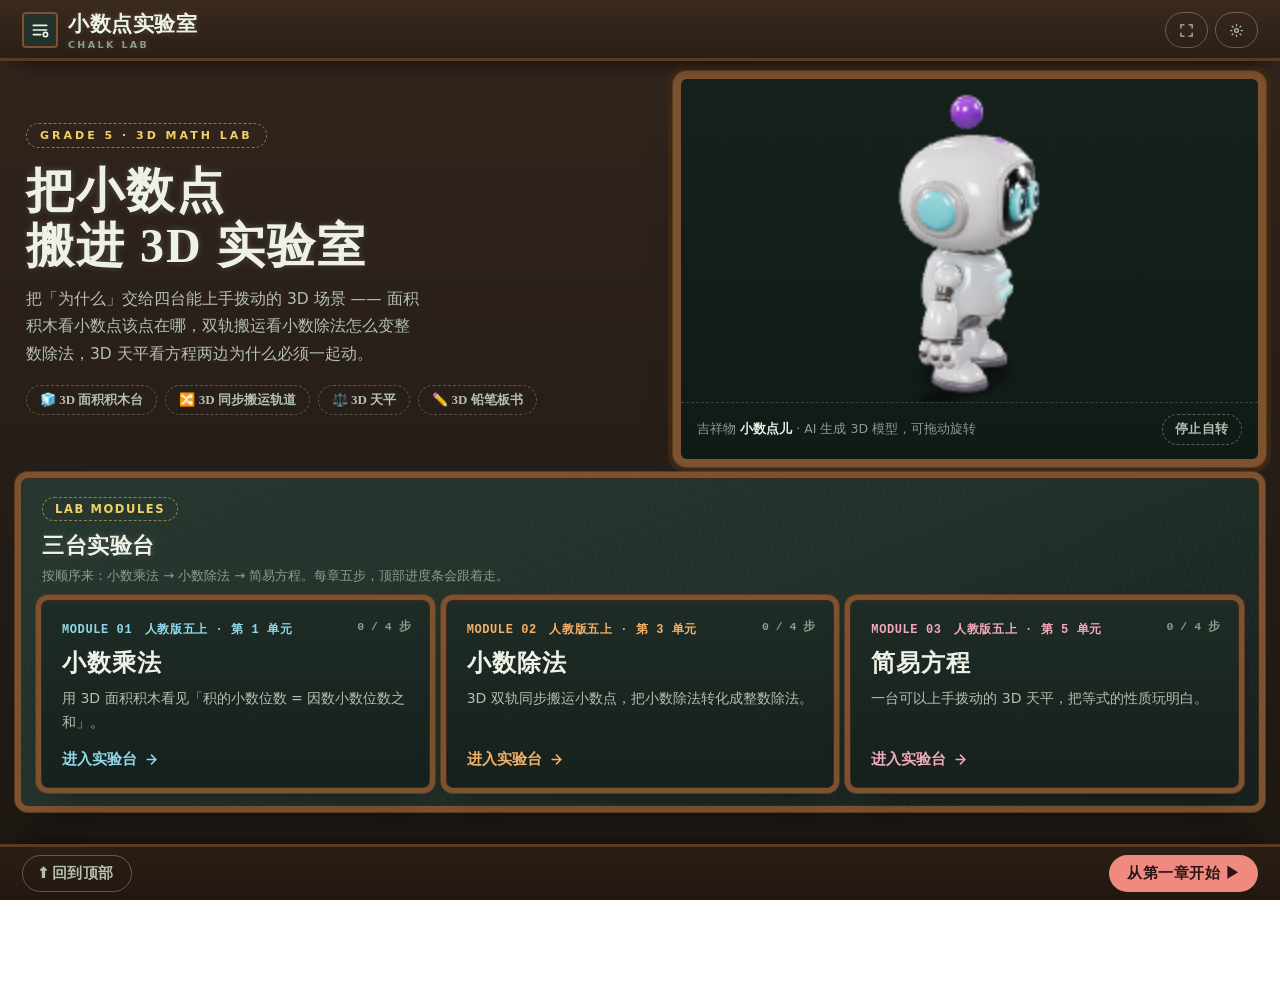
==== index.html @ b597daa0 "feat: 小数点实验室 v1 · 三章 3D 教学站 从「数学解谜局」抽出小数乘法 / 小数除法 / 简易方程三章，做成独立站点。  教学内容 - 每章五步：3D 实验台 → 算理揭秘 → 3D 铅" ====
<!DOCTYPE html>
<html lang="zh-CN">
<head>
<meta charset="UTF-8">
<meta name="viewport" content="width=device-width, initial-scale=1.0">
<meta name="theme-color" content="#4f46e5">
<meta name="description" content="小数点实验室 · 3D 数学工坊：用 3D 实验台学懂小数乘法、小数除法、简易方程">
<title>小数点实验室 · 3D 数学工坊</title>
<link rel="icon" href="assets/favicon.svg" type="image/svg+xml">
<link rel="stylesheet" href="css/lab.css?v=15">
</head>
<body class="ch-home">
<header id="labTop"></header>

<main class="home-wrap">

  <!-- ============ 首屏 ============ -->
  <section class="hero">
    <div class="hero-copy">
      <span class="kicker">GRADE 5 · 3D MATH LAB</span>
      <h1>把小数点<br>搬进 3D 实验室</h1>
      <p>把「为什么」交给四台能上手拨动的 3D 场景 —— 面积积木看小数点该点在哪，双轨搬运看小数除法怎么变整数除法，3D 天平看方程两边为什么必须一起动。</p>
      <div class="hero-tags">
        <span>🧊 3D 面积积木台</span>
        <span>🔀 3D 同步搬运轨道</span>
        <span>⚖️ 3D 天平</span>
        <span>✏️ 3D 铅笔板书</span>
      </div>
    </div>

    <div class="hero-visual">
      <div class="stage-grid-bg"></div>
      <div class="mv-slot" id="mvSlot"></div>
      <div class="mv-cap">
        <span>吉祥物 <b>小数点儿</b> · AI 生成 3D 模型，可拖动旋转</span>
        <button type="button" class="btn ghost" id="mvToggle" style="padding:6px 12px;font-size:12.5px">停止自转</button>
      </div>
    </div>
  </section>

  <!-- ============ 三个章节 ============ -->
  <section class="panel">
    <div class="panel-head">
      <div>
        <span class="step-tag">LAB MODULES</span>
        <h2 style="margin-top:10px">三台实验台</h2>
        <div class="sub">按顺序来：小数乘法 → 小数除法 → 简易方程。每章五步，顶部进度条会跟着走。</div>
      </div>
    </div>
    <div class="ch-grid" id="chGrid"></div>
  </section>

</main>

<footer class="op-bar" id="labBar"></footer>

<footer class="lab-foot">
  <span>小数点实验室 · 配合人教版五年级上册</span>
  <span>3D 由 Three.js 实时渲染</span>
</footer>

<dialog class="dialog" id="labSettingsDialog">
  <form method="dialog">
    <div class="in">
      <h3>实验室设置</h3>
      <label class="switch-row">
        <span>减少动画<small>关闭 3D 场景里的缓动与旋转过渡</small></span>
        <input type="checkbox" id="setReduceMotion">
      </label>
      <div style="margin-top:18px;display:flex;gap:10px;justify-content:flex-end">
        <button type="button" class="btn" id="setReset">重置全部进度</button>
        <button value="close" class="btn primary">关闭</button>
      </div>
    </div>
  </form>
</dialog>

<script defer src="js/lab-core.js?v=15"></script>
<!-- lib/model-viewer.min.js（930KB）改为页面空闲时再加载，见下方脚本 -->
<script>
/* defer 之后才执行：等 Lab 就绪 */
document.addEventListener("DOMContentLoaded", function () {
  "use strict";
  Lab.mountShell(null);

  /* ---- 章节卡片 ---- */
  var ARROW = '<svg viewBox="0 0 24 24"><path d="M5 12h13M12 5l7 7-7 7"/></svg>';
  var grid = document.getElementById("chGrid");
  Lab.CHAPTERS.forEach(function (c) {
    var p = Lab.progressOf(c.id);
    var total = 4;
    var got = Math.min(total, p.done);
    var el = document.createElement("a");
    el.className = "ch-card";
    el.href = c.file;
    el.setAttribute("data-tone", c.tone);
    el.innerHTML =
      '<span class="no">MODULE ' + c.num + "　" + (c.unit || "") + "</span>" +
      '<span class="prog">' + got + " / " + total + " 步</span>" +
      "<h3>" + c.name + "</h3>" +
      "<p>" + c.desc + "</p>" +
      '<span class="go">进入实验台 ' + ARROW + "</span>";
    grid.appendChild(el);
  });

  /* ---- 吉祥物：先出封面图（24KB），页面空闲了再加载 3D 查看器（930KB） ----
     首屏关键路径因此不背这 930KB，校园网/手机流量下也能秒开。 */
  var slot = document.getElementById("mvSlot");
  var mv = null, spinning = true;

  slot.innerHTML = '<img class="mv-cover" src="assets/mascot-poster.jpg" ' +
    'alt="小数点实验室吉祥物「小数点儿」：抱着小数点的实验室机器人">';

  var toggle = document.getElementById("mvToggle");
  if (toggle) toggle.addEventListener("click", function () {
    spinning = !spinning;
    if (mv) {
      if (spinning) mv.setAttribute("auto-rotate", ""); else mv.removeAttribute("auto-rotate");
    }
    toggle.textContent = spinning ? "停止自转" : "开始自转";
  });

  function mountViewer() {
    mv = document.createElement("model-viewer");
    mv.setAttribute("src", "assets/mascot.glb");
    // 不设 poster：那张封面图是纯黑底，会糊住整块卡片。
    // 下面垫着的 .mv-cover 是同一张图（screen 混合、无黑底），过渡更自然。
    mv.setAttribute("alt", "小数点实验室吉祥物：一个抱着小数点的实验室机器人");
    mv.setAttribute("camera-controls", "");
    if (spinning) mv.setAttribute("auto-rotate", "");
    mv.setAttribute("auto-rotate-delay", "600");
    mv.setAttribute("rotation-per-second", "22deg");
    mv.setAttribute("shadow-intensity", "1.1");
    mv.setAttribute("exposure", "1.05");
    mv.setAttribute("touch-action", "pan-y");
    mv.setAttribute("camera-orbit", "10deg 76deg 105%");
    mv.setAttribute("environment-image", "neutral");
    mv.style.setProperty("--poster-color", "transparent");
    mv.style.position = "absolute";
    mv.style.inset = "0";
    mv.style.visibility = "hidden";

    // 3D 就绪后再撤掉封面图：切换时不闪、也不会先黑一下
    function reveal() {
      var cover = slot.querySelector(".mv-cover");
      if (cover) cover.remove();
      mv.style.visibility = "";
    }
    mv.addEventListener("load", reveal);
    setTimeout(reveal, 3500);          // 兜底：万一 load 事件没来

    // 模型或 WebGL 出问题 → 保留封面图，不留空白
    mv.addEventListener("error", function () {
      if (mv.parentNode) mv.remove();
      var tip = slot.querySelector(".mv-fallback");
      if (!tip) {
        tip = document.createElement("p");
        tip.className = "mv-fallback";
        tip.innerHTML = "本机未启用 WebGL，吉祥物只能看封面图。<br>三个章节里的 3D 实验台同样需要 WebGL。";
        slot.appendChild(tip);
      }
    });

    slot.appendChild(mv);
  }

  var viewerStarted = false;
  function loadViewer() {
    if (viewerStarted) return;
    viewerStarted = true;
    var s = document.createElement("script");
    s.type = "module";
    s.src = "lib/model-viewer.min.js";
    s.onload = mountViewer;
    s.onerror = function () { /* 加载不到就保留封面图 */ };
    document.head.appendChild(s);
  }
  if (window.requestIdleCallback) window.requestIdleCallback(loadViewer, { timeout: 1800 });
  else setTimeout(loadViewer, 1200);
});
</script>
</body>
</html>
---- css/lab.css ----
/* ==========================================================================
 *  小数点实验室 · 3D 数学工坊
 *  视觉风格：黑板 + 粉笔
 *  骨架参照旧站「数学解谜局」：顶部五阶段进度条、左侧案卷轨、
 *  中间黑板主区、右侧「当前线索」卡、底部胶囊操作条
 * ========================================================================== */

:root {
  /* 黑板 */
  --board:      #22322b;
  --board-2:    #16201c;
  --board-3:    #1b2822;

  /* 木框 / 木材 */
  --wood:       #7c5230;
  --wood-2:     #5a3a20;
  --wood-3:     #3c2715;

  /* 教室墙面 / 桌面 */
  --wall:       #2b211a;
  --wall-2:     #1d1712;

  /* 粉笔 */
  --chalk:      #eef2e6;
  --chalk-dim:  #b3c0b0;
  --chalk-soft: #8e9c8c;
  --yellow:     #f0d264;
  --cyan:       #8fd8e8;
  --pink:       #f2a8bb;
  --green:      #a6e79c;
  --orange:     #f3b169;
  --red:        #f08a80;

  /* 章节主题色（由 body class 覆盖） */
  --ch:         #8fd8e8;
  --ch-2:       #a6e79c;
  --ch-soft:    rgba(143, 216, 232, 0.14);

  --r-lg: 8px;
  --r-md: 6px;
  --r-sm: 4px;

  --font: "Microsoft YaHei", "PingFang SC", "Noto Sans SC", "Segoe UI", system-ui, sans-serif;
  --font-hand: "STKaiti", "KaiTi", "Kaiti SC", "Segoe UI", serif;
  --font-num: "Cambria Math", "Cascadia Mono", Consolas, "Segoe UI Mono", monospace;

  /* 粉笔字：白字 + 微弱光晕 */
  --chalk-glow: 0 0 7px rgba(240, 246, 232, 0.20), 0 1px 0 rgba(0, 0, 0, 0.35);

  /* 纸面墨色（练习区、手写卡等浅底区域专用） */
  --ink:   #1f2937;
  --ink-2: #55606e;
}

body.ch-multiply { --ch: #8fd8e8; --ch-2: #a6e79c; --ch-soft: rgba(143, 216, 232, .14); }
body.ch-divide   { --ch: #f3b169; --ch-2: #f0d264; --ch-soft: rgba(243, 177, 105, .15); }
body.ch-equation { --ch: #f2a8bb; --ch-2: #d9b3f0; --ch-soft: rgba(242, 168, 187, .15); }

* { box-sizing: border-box; }

/* ---- 键盘焦点：所有可交互元素都必须看得见 ---- */
:focus-visible { outline: 3px solid var(--yellow); outline-offset: 2px; }
.dotrow .slot:focus-visible { outline-offset: 0; }
input[type="range"]:focus-visible { outline-offset: 4px; }
/* 视觉上藏起来、但读屏能读到 */
.sr-only {
  position: absolute; width: 1px; height: 1px; padding: 0; margin: -1px;
  overflow: hidden; clip: rect(0 0 0 0); white-space: nowrap; border: 0;
}
html { scroll-behavior: smooth; }
@media (prefers-reduced-motion: reduce) { html { scroll-behavior: auto; } }

body {
  margin: 0;
  font-family: var(--font);
  color: var(--chalk);
  background: linear-gradient(180deg, #33261d 0%, var(--wall) 30%, var(--wall-2) 100%);
  background-attachment: fixed;
  -webkit-font-smoothing: antialiased;
  padding-bottom: 76px;               /* 给底部操作条留位 */
}
body.reduce-motion *, body.reduce-motion *::before, body.reduce-motion *::after {
  animation-duration: .001ms !important; transition-duration: .001ms !important;
}

/* ============================ 顶栏 ============================ */
.lab-top {
  position: sticky; top: 0; z-index: 60;
  background: linear-gradient(180deg, #3a2a1e 0%, #2b1e14 100%);
  border-bottom: 3px solid var(--wood-2);
  box-shadow: 0 10px 24px -14px rgba(0,0,0,.9);
}
.lab-top-in {
  max-width: 1440px; margin: 0 auto; padding: 10px 22px 8px;
  display: flex; align-items: center; gap: 16px;
}
.lab-brand {
  display: flex; align-items: center; gap: 10px; text-decoration: none;
  color: var(--chalk); font-family: var(--font-hand); font-weight: 700; font-size: 21px;
  letter-spacing: .5px; white-space: nowrap; text-shadow: var(--chalk-glow);
}
.lab-brand .logo {
  width: 36px; height: 36px; border-radius: 4px; flex: none; display: grid; place-items: center;
  background: var(--board); border: 2px solid var(--wood);
}
.lab-brand .logo svg { width: 20px; height: 20px; stroke: var(--chalk); fill: none; stroke-width: 2; stroke-linecap: round; }
.lab-brand small {
  display: block; font-family: var(--font); font-size: 9.5px; letter-spacing: 2.4px;
  font-weight: 700; color: var(--chalk-soft); margin-top: 1px;
}


.top-spacer { flex: 1 1 auto; }
.top-actions { display: flex; gap: 7px; }
.icon-btn {
  height: 36px; padding: 0 13px; flex: none; border-radius: 999px; cursor: pointer;
  border: 1.5px solid rgba(226,236,218,.3); background: transparent; color: var(--chalk-dim);
  display: inline-flex; align-items: center; gap: 6px; font-size: 12.5px; font-weight: 700;
  font-family: var(--font); transition: .18s;
}
.icon-btn:hover { color: var(--chalk); border-color: var(--chalk-dim); background: rgba(255,255,255,.06); }
.icon-btn svg { width: 15px; height: 15px; stroke: currentColor; fill: none; stroke-width: 2; stroke-linecap: round; }

/* ---- 五阶段进度条（内联在顶栏，只出现这一处） ---- */
.stage-track {
  flex: 1 1 auto; display: flex; align-items: center; justify-content: center;
  gap: 6px; flex-wrap: wrap; padding: 0 14px;
}
.stage-track a {
  display: inline-flex; align-items: center; gap: 7px; text-decoration: none;
  padding: 5px 10px; border-radius: 999px;
  color: var(--chalk-soft); font-size: 12.5px; font-weight: 700; white-space: nowrap;
  transition: color .18s, background .18s;
}
.stage-track a i {
  width: 24px; height: 24px; flex: none; border-radius: 50%;
  display: grid; place-items: center; font-style: normal;
  font-family: var(--font-num); font-size: 12.5px; font-weight: 700;
  border: 2px solid rgba(226,236,218,.3); color: var(--chalk-soft); transition: .18s;
}
.stage-track a span { font-family: var(--font-hand); letter-spacing: .4px; }
.stage-track a:hover { color: var(--chalk); }
.stage-track a.is-on { color: var(--chalk); }
.stage-track a.is-on i { background: var(--chalk); border-color: var(--chalk); color: #16201c; }
.stage-track a.is-done i { background: var(--green); border-color: var(--green); color: #16201c; }
.stage-track a.is-on { background: rgba(255,255,255,.07); }

/* ============================ 三栏骨架 ============================ */
.board-shell {
  max-width: 1440px; margin: 0 auto; padding: 14px 22px 34px;
  display: grid; grid-template-columns: 178px minmax(0, 1fr) 248px; gap: 18px;
  align-items: start;
}
.board-main { min-width: 0; }

/* ---- 左侧案卷轨 ---- */
.case-rail {
  position: sticky; top: 138px;
  border-radius: var(--r-md); overflow: hidden;
  background: linear-gradient(180deg, #1a2520 0%, #121a16 100%);
  box-shadow: 0 0 0 1px rgba(0,0,0,.5), 0 0 0 5px var(--wood), 0 0 0 6px var(--wood-2),
              0 14px 28px -16px rgba(0,0,0,.9);
}
.rail-head { padding: 11px 14px 8px; border-bottom: 1px dashed rgba(226,236,218,.18); }
.rail-head span {
  display: block; font-family: var(--font-hand); font-size: 15px; font-weight: 700;
  color: var(--chalk); letter-spacing: 1px; text-shadow: var(--chalk-glow);
}
.rail-head small { font-size: 9.5px; letter-spacing: 2px; color: var(--chalk-soft); font-weight: 700; }
.rail-list { padding: 8px; display: flex; flex-direction: column; gap: 3px; }
.rail-list a {
  display: grid; grid-template-columns: 24px 1fr; gap: 7px; align-items: center;
  text-decoration: none; color: var(--chalk-dim); padding: 8px; border-radius: var(--r-sm);
  font-size: 13.5px; font-weight: 700; line-height: 1.3; transition: .16s;
}
.rail-list a em { font-style: normal; font-family: var(--font-num); font-size: 12.5px; font-weight: 700; color: var(--chalk-soft); }
.rail-list a:hover { background: rgba(255,255,255,.06); color: var(--chalk); }
.rail-list a.is-on { background: var(--chalk); color: #16201c; }
.rail-list a.is-on em { color: rgba(22,32,28,.68); }

/* ---- 右侧当前线索卡 ---- */
.clue-card {
  position: sticky; top: 118px; padding: 16px 17px 18px;
  border-radius: var(--r-md);
  background-image:
    repeating-linear-gradient(102deg, rgba(255,255,255,.012) 0 2px, transparent 2px 7px),
    linear-gradient(180deg, #1f2c26, #16201c);
  box-shadow: 0 0 0 1px rgba(0,0,0,.5), 0 0 0 6px var(--wood), 0 0 0 7px var(--wood-2),
              0 14px 28px -16px rgba(0,0,0,.9);
}
.clue-kicker { display: block; font-size: 10px; letter-spacing: 2.2px; font-weight: 800; color: var(--yellow); margin-bottom: 9px; }
.clue-card h3 {
  margin: 0; font-family: var(--font-hand); font-size: 22px; font-weight: 700;
  color: var(--chalk); letter-spacing: .5px; text-shadow: var(--chalk-glow);
}
.clue-rule { height: 0; margin: 12px 0; border-top: 1px dashed rgba(226,236,218,.24); position: relative; }
.clue-rule::after {
  content: ""; position: absolute; left: 50%; top: -4px; width: 8px; height: 8px;
  margin-left: -4px; border-radius: 50%; background: var(--yellow);
}
.clue-q { margin: 0; font-size: 14.5px; line-height: 1.8; color: var(--chalk-dim); }
.clue-stamp {
  margin: 18px auto 0; width: 84px; height: 84px; border-radius: 50%;
  display: grid; place-items: center; text-align: center; line-height: 1.25;
  font-family: var(--font-hand); font-size: 14px; font-weight: 700; letter-spacing: 1.5px;
  color: var(--chalk-soft); border: 2.5px dashed rgba(226,236,218,.3);
  transform: rotate(-9deg); transition: .3s;
}
.clue-stamp.on { color: var(--red); border-color: var(--red); border-style: solid; box-shadow: inset 0 0 12px rgba(240,138,128,.3); }

/* ============================ 底部操作条 ============================ */
.op-bar {
  position: fixed; left: 0; right: 0; bottom: 0; z-index: 70;
  background: linear-gradient(180deg, #2b1e14 0%, #221710 100%);
  border-top: 3px solid var(--wood-2);
  padding: 8px 22px; box-shadow: 0 -12px 26px -18px rgba(0,0,0,.95);
}
.op-bar .op-in { max-width: 1440px; margin: 0 auto; display: flex; align-items: center; gap: 9px; flex-wrap: wrap; }
.op {
  cursor: pointer; font-family: var(--font-hand); font-size: 14.5px; font-weight: 700;
  letter-spacing: .5px; padding: 8px 17px; border-radius: 999px;
  border: 1.5px solid rgba(226,236,218,.3); background: transparent; color: var(--chalk-dim);
  transition: .18s;
}
.op:hover:not(:disabled) { color: var(--chalk); border-color: var(--chalk-dim); background: rgba(255,255,255,.07); }
.op.primary { background: var(--red); border-color: transparent; color: #2a1412; }
.op.primary:hover:not(:disabled) { background: #f5a096; }
.op:disabled { opacity: .38; cursor: not-allowed; }
.op-spacer { flex: 1; }

/* ============================ 面板 ============================ */
.panel {
  position: relative; margin: 0 0 20px; padding: 18px 20px;
  border-radius: var(--r-md);
  background-color: var(--board);
  background-image:
    repeating-linear-gradient(115deg, rgba(255,255,255,.012) 0 2px, transparent 2px 6px),
    radial-gradient(closest-side at 84% 90%, rgba(255,255,255,.05), transparent 72%),
    linear-gradient(158deg, #26372f 0%, var(--board) 46%, var(--board-2) 100%);
  box-shadow: 0 0 0 1px rgba(0,0,0,.5), 0 0 0 7px var(--wood), 0 0 0 8px var(--wood-2),
              0 14px 28px -16px rgba(0,0,0,.85);
}
.panel-head { display: flex; align-items: flex-end; gap: 14px; margin-bottom: 14px; flex-wrap: wrap; }
.panel-head h2 {
  margin: 0; font-family: var(--font-hand); font-size: 22px; font-weight: 700;
  letter-spacing: .5px; color: var(--chalk); text-shadow: var(--chalk-glow);
}
.panel-head .sub { color: var(--chalk-soft); font-size: 13px; margin-top: 4px; line-height: 1.7; }
.step-tag {
  display: inline-flex; align-items: center; gap: 7px;
  font-size: 11.5px; font-weight: 800; letter-spacing: 1.6px;
  color: var(--yellow); border: 1.5px dashed rgba(240, 210, 100, .5);
  padding: 4px 12px; border-radius: 999px;
}
.board-main > section { display: block; }

/* 首页容器 */
.home-wrap { display: block; max-width: 1440px; margin: 0 auto; padding: 18px 22px 40px; }

/* ============================ 3D 黑板 ============================ */
.stage-card {
  position: relative; overflow: hidden; border-radius: var(--r-lg);
  background-color: #101a17; border: 1px solid rgba(0,0,0,.6);
  box-shadow: 0 0 0 8px var(--wood), 0 0 0 9px var(--wood-2), 0 0 0 13px var(--wood-3),
              0 18px 36px -18px rgba(0,0,0,.9);
  margin: 20px 0 30px;
}
.stage-grid-bg {
  position: absolute; inset: 0; pointer-events: none; opacity: .2;
  background-image:
    linear-gradient(rgba(226,236,218,.07) 1px, transparent 1px),
    linear-gradient(90deg, rgba(226,236,218,.07) 1px, transparent 1px);
  background-size: 46px 46px, 46px 46px;
  mask-image: radial-gradient(120% 90% at 50% 0%, #000 20%, transparent 78%);
  -webkit-mask-image: radial-gradient(120% 90% at 50% 0%, #000 20%, transparent 78%);
}
.stage-top { position: relative; z-index: 2; display: flex; align-items: center; gap: 12px; flex-wrap: wrap; padding: 14px 18px 0; }
.stage-title {
  color: var(--chalk); font-family: var(--font-hand); font-size: 19px; font-weight: 700;
  letter-spacing: .5px; display: flex; align-items: center; gap: 9px; text-shadow: var(--chalk-glow);
}
.stage-title .badge3d {
  font-family: var(--font); font-size: 9.5px; letter-spacing: 1.6px; font-weight: 800;
  padding: 3px 8px; border-radius: 3px; background: var(--chalk); color: #16201c;
}
.stage-hint { color: var(--chalk-soft); font-size: 12px; margin-left: auto; }
.stage-canvas-wrap { position: relative; z-index: 1; }
.stage-canvas-wrap canvas { display: block; width: 100%; height: 100%; }
.stage-3d { width: 100%; height: 420px; touch-action: pan-y; }  /* 纵向留给页面滚动，横向/双指留给 3D */
.stage-3d.short { height: 330px; }
.stage-3d.tall { height: 500px; }
@media (max-width: 1200px) { .stage-3d.tall { height: 430px; } }

.stage-readout {
  position: absolute; z-index: 3; left: 20px; bottom: 18px; max-width: min(430px, 52%);
  background: rgba(10, 20, 17, 0.82); border: 1.5px dashed rgba(226,236,218,.35);
  border-radius: var(--r-sm); padding: 10px 14px; color: var(--chalk); font-size: 15px; pointer-events: none;
}
.stage-readout .eq { font-family: var(--font-num); font-size: 20px; font-weight: 700; letter-spacing: .5px; }
.stage-readout .eq em { font-style: normal; color: var(--yellow); }
.stage-readout .eq b { color: var(--cyan); }
.stage-readout .frac { color: var(--chalk-soft); font-size: 12.5px; margin-top: 5px; }

.stage-caption {
  position: absolute; z-index: 4; left: 20px; right: 20px; bottom: 18px;
  background: rgba(10, 20, 17, 0.86); border: 1.5px dashed rgba(226,236,218,.35);
  border-radius: var(--r-sm); padding: 13px 18px; color: var(--chalk);
  font-size: 16.5px; line-height: 1.75; pointer-events: none;
  font-family: var(--font-hand); letter-spacing: .3px;
}
.stage-caption b { color: var(--yellow); font-weight: 700; }
.stage-caption em { font-style: normal; color: var(--green); font-weight: 700; }
.stage-caption.pop .cap-in { animation: capPop .34s cubic-bezier(.2,.9,.3,1); }
@keyframes capPop { from { opacity: 0; transform: translateY(6px); } to { opacity: 1; transform: none; } }

.stage-controls { position: relative; z-index: 3; display: flex; gap: 9px; flex-wrap: wrap; padding: 12px 18px 14px; align-items: center; }
.stage-picks { position: relative; z-index: 3; display: flex; gap: 8px; flex-wrap: wrap; padding: 0 18px 15px; }
/* ---- 3D 不可用：只藏画布，读数与控件照常可用 ---- */
.stage-card.no3d .stage-3d { display: none; }
.stage-card.no3d .stage-canvas-wrap { min-height: 124px; background: rgba(9, 18, 15, .5); }
.stage-note {
  position: relative; z-index: 3; margin: 0; padding: 12px 18px 14px;
  color: var(--chalk-dim); font-size: 14px; line-height: 1.72;
  border-bottom: 1px dashed rgba(226, 236, 218, .18);
}
.stage-picks:empty { display: none; }

/* ============================ 按钮 ============================ */
.btn {
  cursor: pointer; font-family: var(--font-hand); font-size: 15px; font-weight: 700;
  letter-spacing: .5px; padding: 9px 18px; border-radius: 999px;
  border: 1.5px solid rgba(226,236,218,.34); background: transparent; color: var(--chalk-dim);
  transition: .18s;
}
.btn:hover:not(:disabled) { color: var(--chalk); border-color: var(--chalk-dim); background: rgba(255,255,255,.07); }
.btn.primary { background: var(--yellow); border-color: transparent; color: #221b0c; }
.btn.primary:hover:not(:disabled) { background: #f7dd88; }
.btn.ghost { border-style: dashed; }
.btn:disabled { opacity: .38; cursor: not-allowed; }
.btn.is-on { background: var(--chalk); border-color: transparent; color: #16201c; }

.chip {
  cursor: pointer; font-family: var(--font-hand); font-size: 14px; font-weight: 700;
  letter-spacing: .4px; padding: 7px 15px; border-radius: 999px;
  border: 1.5px dashed rgba(226,236,218,.3); background: transparent; color: var(--chalk-dim);
  transition: .16s;
}
.chip:hover { color: var(--chalk); border-color: var(--chalk-dim); border-style: solid; }
.chip.is-on { background: var(--yellow); border-color: transparent; border-style: solid; color: #221b0c; }
/* 胶囊内的说明标签：用分隔点隔开，避免与主标签粘连 */
.chip .tag { font-style: normal; font-size: .84em; font-weight: 700; opacity: .62; }
.chip .tag::before { content: "·"; margin: 0 4px 0 5px; opacity: .8; }
/* 例题胶囊在深色 3D 舞台上需要有底色才看得清 */
.stage-picks .chip:not(.is-on) { background: rgba(9, 18, 15, .55); }

.slider-row { display: flex; align-items: center; gap: 9px; color: var(--chalk-dim); font-size: 13.5px; font-weight: 700; }
input[type="range"] {
  -webkit-appearance: none; appearance: none; width: 120px; height: 5px; border-radius: 999px;
  background: rgba(226,236,218,.3); outline: none; cursor: pointer; border: none;
}
input[type="range"]::-webkit-slider-thumb {
  -webkit-appearance: none; width: 17px; height: 17px; border-radius: 50%;
  background: var(--yellow); border: none;
}
input[type="range"]::-moz-range-thumb { width: 15px; height: 15px; border: none; border-radius: 50%; background: var(--yellow); }
.slider-row b { color: var(--chalk); font-family: var(--font-num); }

/* ============================ 文本块 ============================ */
.note {
  border-radius: var(--r-sm); padding: 15px 17px; font-size: 15px; line-height: 1.74;
  background: rgba(255,255,255,.035); border: 1.5px solid rgba(226,236,218,.16);
  margin-bottom: 11px; color: var(--chalk-dim);
}
.note h4 {
  margin: 0 0 8px; font-family: var(--font-hand); font-size: 16.5px; font-weight: 700;
  color: var(--chalk); letter-spacing: .4px; display: flex; align-items: center; gap: 8px;
}
.note .lead { color: var(--chalk-dim); }
.note.tone { background: rgba(255,255,255,.03); border-style: dashed; }
.note.key { border-color: rgba(166,231,156,.4); }
.note.key h4 { color: var(--green); }
b.hl { color: var(--yellow); }
b.red { color: var(--red); }
b.green { color: var(--green); }
code.f {
  font-family: var(--font-num); background: rgba(0,0,0,.28);
  border: 1px dashed rgba(226,236,218,.22); border-radius: 3px;
  padding: 1px 7px; font-size: 15px; font-weight: 700; color: var(--chalk);
}

.cmp { display: grid; grid-template-columns: 1fr 1fr; gap: 13px; }
.cmp > div {
  border-radius: var(--r-sm); padding: 13px 15px; font-size: 14px; line-height: 1.72;
  border: 1.5px dashed rgba(226,236,218,.24); background: rgba(0,0,0,.16); color: var(--chalk-dim);
}
.cmp .bad { border-color: rgba(240,138,128,.44); }
.cmp .good { border-color: rgba(166,231,156,.44); }
.cmp h5 { margin: 0 0 6px; font-family: var(--font-hand); font-size: 15px; font-weight: 700; display: flex; align-items: center; gap: 7px; }
.cmp .bad h5 { color: var(--red); }
.cmp .good h5 { color: var(--green); }

.grid2 { display: grid; grid-template-columns: 1fr 1fr; gap: 12px; align-items: start; }


/* ============================ 手写 / 竖式（纸上，保留原样） ============================ */
.vstage {
  border-radius: var(--r-sm); padding: 16px 18px; background: #f4f1e6;
  border: 1.5px solid rgba(0,0,0,.35); min-height: 240px;
  display: flex; flex-direction: column; gap: 10px;
}
.vstage .placeholder { color: #7b7a6c; font-size: 15px; margin: auto; text-align: center; }
.vstage .explain {
  font-size: 15.5px; line-height: 1.78; color: #2a2a24; background: #fff;
  border-left: 4px solid #b58b3a; border-radius: 0 var(--r-sm) var(--r-sm) 0; padding: 11px 15px;
}
.vstage .explain:empty { display: none; }
/* 练习区是「贴在黑板上的纸」：纸面内一律用墨色，不能沿用粉笔色 */
.vstage { color: var(--ink); }
.vstage .dotrow .dg { color: var(--ink); }
.vstage .dotrow .slot::after { background: rgba(31, 41, 55, .34); }
.vstage .dotrow .slot:hover::after { background: #b45309; }
.vstage .dotrow .slot.good::after { background: #059669; }
.vstage .dotrow .slot.bad::after { background: #dc2626; }
.vstage .fb.ok { color: #047857; border-color: #6bc09a; background: #e8f8f0; }
.vstage .fb.no { color: #b91c1c; border-color: #e0a09a; background: #fdeeed; }
.vstage .fb b { color: #b45309; }
.vsheet-wrap { display: flex; justify-content: center; padding: 4px 0; }
.vsheet { background: #fff; border-radius: var(--r-sm); padding: 12px 18px; box-shadow: 0 2px 8px rgba(0,0,0,.16); }
.vsheet svg { display: block; max-width: 100%; height: auto; }
.vs-ink { stroke: #1f2937; }
.vs-op { stroke: #475569; }
.vs-red { stroke: #dc2626; }
.vs-blue { stroke: #2563eb; }
.vs-green { stroke: #059669; }
.vp { fill: #dc2626; }
.hhot { fill: rgba(245, 158, 11, 0.22); }
.vtxt { font-family: var(--font-num); }
.shift-card { font-family: var(--font-num); font-size: 17px; background: #fff; border: 1px dashed #cbc7b6; border-radius: var(--r-sm); padding: 10px 14px; }
.sc-row { display: flex; align-items: center; gap: 10px; font-family: var(--font-num); font-size: 19px; font-weight: 700; padding: 2px 0; }
.sc-label { font-size: 12px; color: #7b7a6c; font-weight: 700; min-width: 62px; font-family: var(--font); }
.sc-old { color: #1f2937; }
.sc-new { color: #2563eb; }
.sc-arrow { color: #b58b3a; }
.hw-wrap { display: flex; justify-content: center; }
.hw-svg { display: block; max-width: 100%; height: auto; }
.hw-card { background: #f4f1e6; border-radius: var(--r-sm); padding: 12px 16px; border: 1.5px solid rgba(0,0,0,.28); margin-top: 10px; }

/* ============================ 练习 / 闯关 ============================ */
.qbar { display: flex; align-items: center; gap: 12px; flex-wrap: wrap; font-size: 13.5px; color: var(--chalk-soft); font-weight: 700; margin-bottom: 12px; }
.qbar .pill { border: 1.5px dashed rgba(226,236,218,.3); border-radius: 999px; padding: 4px 13px; color: var(--chalk-dim); font-family: var(--font-num); }
.qbar .pill b { color: var(--yellow); }
.qtext { font-family: var(--font-num); font-size: 26px; font-weight: 700; color: var(--chalk); margin: 6px 0 16px; letter-spacing: .5px; text-shadow: var(--chalk-glow); }
.opts { display: grid; grid-template-columns: repeat(auto-fit, minmax(168px, 1fr)); gap: 11px; margin-bottom: 13px; }
.opt {
  cursor: pointer; font-family: var(--font-num); font-size: 21px; font-weight: 700;
  padding: 15px 18px; border-radius: var(--r-sm); text-align: left;
  border: 1.5px dashed rgba(226,236,218,.32); background: rgba(0,0,0,.16); color: var(--chalk);
  transition: .18s;
}
.opt:hover:not(:disabled) { border-style: solid; border-color: var(--chalk-dim); background: rgba(255,255,255,.07); }
.opt.correct { border-style: solid; border-color: var(--green); color: var(--green); background: rgba(166,231,156,.12); }
.opt.wrong { border-style: solid; border-color: var(--red); color: var(--red); background: rgba(240,138,128,.12); animation: shake .38s; }
@keyframes shake { 0%,100% { transform: translateX(0); } 25% { transform: translateX(-6px); } 75% { transform: translateX(6px); } }

.fb { font-size: 15.5px; line-height: 1.8; padding: 12px 15px; border-radius: var(--r-sm); margin-bottom: 12px; display: none; }
.fb.show { display: block; }
.fb.ok { border: 1.5px solid var(--green); color: var(--green); background: rgba(166,231,156,.1); }
.fb.no { border: 1.5px solid var(--red); color: var(--red); background: rgba(240,138,128,.1); }
.fb b { color: var(--yellow); }

.dotrow { display: flex; align-items: flex-end; justify-content: center; gap: 2px; margin: 14px 0 4px; }
.dotrow .dg { font-family: var(--font-num); font-size: 40px; font-weight: 700; letter-spacing: 1px; line-height: 1; color: var(--chalk); }
.dotrow .slot { position: relative; width: 30px; height: 54px; border: none; background: transparent; cursor: pointer; border-radius: var(--r-sm); transition: background .18s; }
.dotrow .slot::after {
  content: ""; position: absolute; left: 50%; bottom: 9px; width: 7px; height: 7px;
  border-radius: 50%; background: rgba(226,236,218,.35); transform: translateX(-50%); transition: .18s;
}
.dotrow .slot:hover { background: rgba(240,210,100,.16); }
.dotrow .slot:hover::after { background: var(--yellow); transform: translateX(-50%) scale(1.5); }
.dotrow .slot.good::after { background: var(--green); transform: translateX(-50%) scale(1.7); }
.dotrow .slot.bad::after { background: var(--red); }

.bar { height: 7px; border-radius: 999px; background: rgba(0,0,0,.32); overflow: hidden; margin: 9px 0 16px; border: 1px solid rgba(226,236,218,.16); }
.bar > i { display: block; height: 100%; width: 0; border-radius: 999px; background: var(--yellow); transition: width .4s; }

.badge-unlock {
  display: none; margin-top: 15px; border-radius: var(--r-sm); padding: 16px 18px;
  border: 2px dashed var(--green); color: var(--green); font-size: 16px; font-weight: 700; line-height: 1.75;
}
.badge-unlock.show { display: block; }
.wstep { color: var(--chalk-soft); font-size: 12.5px; font-weight: 700; font-family: var(--font-num); padding: 0 5px; white-space: nowrap; }

/* ============================ 首页 ============================ */
.hero { display: grid; grid-template-columns: 1.05fr 0.95fr; gap: 22px; align-items: stretch; margin-bottom: 20px; }
.hero-copy { display: flex; flex-direction: column; justify-content: center; padding: 10px 4px; }
.hero-copy .kicker { align-self: flex-start; font-size: 11px; font-weight: 800; letter-spacing: 3px; color: var(--yellow); border: 1.5px dashed rgba(240,210,100,.5); padding: 5px 13px; border-radius: 999px; }
.hero-copy h1 {
  margin: 16px 0 12px; font-family: var(--font-hand); font-weight: 700;
  font-size: clamp(30px, 4.2vw, 48px); line-height: 1.14; letter-spacing: 2px;
  color: var(--chalk); text-shadow: var(--chalk-glow);
}
.hero-copy p { margin: 0 0 16px; color: var(--chalk-dim); font-size: 15.5px; line-height: 1.78; max-width: 40ch; }
.hero-tags { display: flex; gap: 8px; flex-wrap: wrap; }
.hero-tags span { font-size: 13px; font-weight: 700; color: var(--chalk-dim); font-family: var(--font-hand); border: 1.5px dashed rgba(226,236,218,.28); border-radius: 999px; padding: 5px 13px; }
.hero-visual {
  position: relative; overflow: hidden; display: flex; flex-direction: column; min-height: 380px;
  border-radius: var(--r-md); background: linear-gradient(180deg, #16201c, #101a17);
  box-shadow: 0 0 0 8px var(--wood), 0 0 0 9px var(--wood-2), 0 0 0 13px var(--wood-3),
              0 18px 36px -18px rgba(0,0,0,.9);
}
.hero-visual .mv-slot { position: relative; flex: 1; min-height: 300px; }
/* 吉祥物封面图：3D 查看器加载前先顶上，首屏不用等 930KB。
   原图是纯黑底，用 screen 混合把黑底融进卡片，只留吉祥物露出来。
   绝对定位是为了和随后挂载的 model-viewer 叠加，切换时不闪。 */
.mv-cover {
  position: absolute; inset: 0; width: 100%; height: 100%;
  object-fit: contain; display: block; mix-blend-mode: screen;
}
.hero-visual model-viewer { width: 100%; height: 100%; --poster-color: transparent; background: transparent; }
.mv-fallback { margin: 0; padding: 14px 18px 18px; text-align: center; color: var(--chalk-soft); font-size: 13.5px; line-height: 1.7; }
.mv-cap {
  position: relative; z-index: 2; padding: 11px 16px 14px; color: var(--chalk-soft); font-size: 12.5px;
  border-top: 1px dashed rgba(226,236,218,.2); display: flex; justify-content: space-between; gap: 12px; align-items: center;
}
.mv-cap b { color: var(--chalk); }

.ch-grid { display: grid; grid-template-columns: repeat(3, 1fr); gap: 18px; }
.ch-card {
  position: relative; overflow: hidden; text-decoration: none; color: inherit;
  border-radius: var(--r-md); padding: 20px 20px 18px; min-height: 186px;
  display: flex; flex-direction: column;
  background: linear-gradient(180deg, #1f2c26 0%, #16201c 100%);
  box-shadow: 0 0 0 1px rgba(0,0,0,.5), 0 0 0 6px var(--wood), 0 0 0 7px var(--wood-2),
              0 14px 28px -16px rgba(0,0,0,.9);
  transition: transform .2s, box-shadow .2s;
}
.ch-card:hover { transform: translateY(-5px); box-shadow: 0 0 0 1px rgba(0,0,0,.5), 0 0 0 6px #8d5f38, 0 0 0 7px var(--wood-2), 0 20px 34px -16px rgba(0,0,0,.95); }
.ch-card[data-tone="multiply"] { --ca: var(--cyan); }
.ch-card[data-tone="divide"]   { --ca: var(--orange); }
.ch-card[data-tone="equation"] { --ca: var(--pink); }
.ch-card .no { font-family: var(--font-num); font-size: 12px; font-weight: 700; letter-spacing: .6px; color: var(--ca); }
.ch-card h3 { margin: 9px 0 7px; font-family: var(--font-hand); font-size: 24px; letter-spacing: 1px; color: var(--chalk); }
.ch-card p { margin: 0 0 12px; color: var(--chalk-dim); font-size: 14px; line-height: 1.72; flex: 1; }
.ch-card .go { font-family: var(--font-hand); font-size: 15px; font-weight: 700; color: var(--ca); display: inline-flex; align-items: center; gap: 7px; }
.ch-card .go svg { width: 15px; height: 15px; stroke: currentColor; fill: none; stroke-width: 2.4; stroke-linecap: round; transition: transform .2s; }
.ch-card:hover .go svg { transform: translateX(4px); }
.ch-card .prog { position: absolute; top: 18px; right: 18px; font-size: 11.5px; font-weight: 700; color: var(--chalk-soft); font-family: var(--font-num); }

/* ============================ 页脚 / toast / dialog ============================ */
.lab-foot { max-width: 1440px; margin: 0 auto; padding: 16px 22px 26px; color: var(--chalk-soft); font-size: 12.5px; display: flex; gap: 16px; flex-wrap: wrap; justify-content: space-between; }
.lab-foot a { color: var(--chalk-dim); text-decoration: none; font-weight: 700; }
.lab-foot a:hover { color: var(--chalk); }

.toast {
  position: fixed; left: 50%; bottom: 92px; transform: translate(-50%, 20px);
  background: var(--chalk); color: #16201c; padding: 12px 24px; border-radius: 999px;
  font-size: 14.5px; font-weight: 700; font-family: var(--font-hand); letter-spacing: .5px;
  opacity: 0; pointer-events: none; transition: .28s; z-index: 200;
}
.toast.show { opacity: 1; transform: translate(-50%, 0); }

.dialog { border: none; border-radius: var(--r-md); padding: 0; max-width: 440px; width: calc(100% - 32px); background: var(--board); color: var(--chalk); }
.dialog::backdrop { background: rgba(8, 12, 10, 0.72); }
.dialog .in { padding: 22px; }
.dialog h3 { margin: 0 0 16px; font-family: var(--font-hand); font-size: 21px; letter-spacing: 1px; }
.switch-row { display: flex; align-items: center; justify-content: space-between; gap: 14px; padding: 13px 0; border-bottom: 1px dashed rgba(226,236,218,.2); font-size: 15px; }
.switch-row small { display: block; color: var(--chalk-soft); font-size: 12.5px; margin-top: 3px; }
.switch-row input { width: 19px; height: 19px; accent-color: var(--yellow); cursor: pointer; }

/* ============================ 响应式 ============================ */
@media (max-width: 1240px) {
  .board-shell { grid-template-columns: 168px minmax(0, 1fr); }
  .clue-card { display: none; }
}
@media (max-width: 980px) {
  .hero, .ch-grid, .grid2, .cmp { grid-template-columns: 1fr; }
  .stage-track { justify-content: flex-start; order: 3; flex-basis: 100%; padding: 4px 0 0; }
  .top-spacer { display: none; }
  .board-shell { grid-template-columns: 1fr; padding: 14px 14px 30px; }
  .case-rail { position: static; }
  .rail-list { flex-direction: row; flex-wrap: wrap; }
  .rail-list a { grid-template-columns: 22px auto; }
  .lab-top-in, .stage-track, .board-shell { padding-left: 14px; padding-right: 14px; }
  .stage-3d { height: 380px; }
  .qtext { font-size: 23px; }
  .dotrow .dg { font-size: 34px; }
  .op-bar { padding: 8px 14px; }
  body { padding-bottom: 104px; }
}
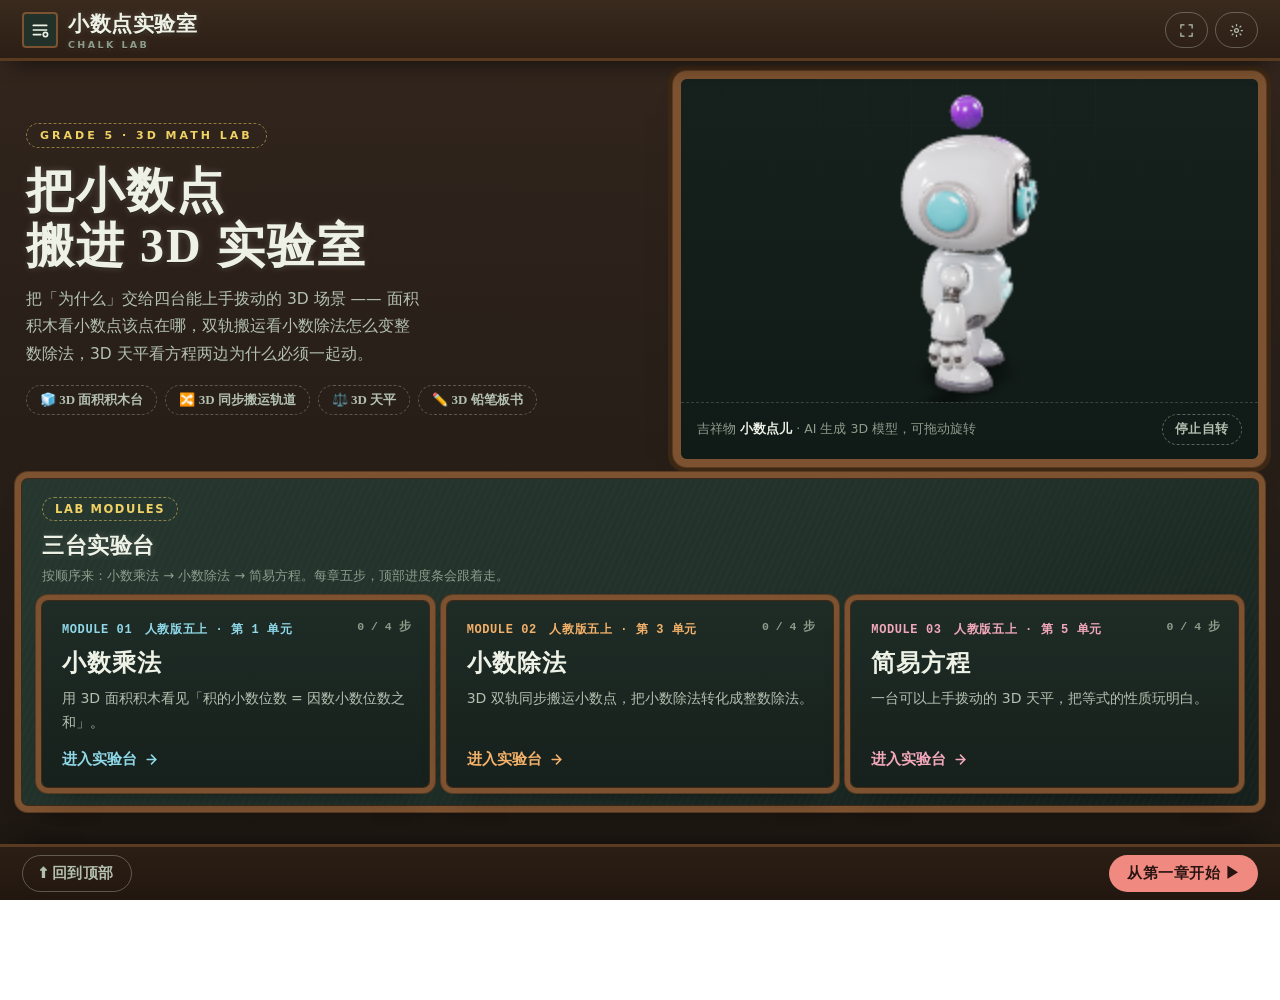
==== commit 3d9a4c59: "fix: 首页吉祥物在慢网络下会变成空白 两个问题： 1. 懒加载用的 3.5s 兜底定时器会抢先撤掉封面图，而此时 model-viewer 还没渲染出来，    首页吉祥物区域就空了（本地快、线上" ====
--- a/index.html
+++ b/index.html
@@ -7,7 +7,7 @@
 <meta name="description" content="小数点实验室 · 3D 数学工坊：用 3D 实验台学懂小数乘法、小数除法、简易方程">
 <title>小数点实验室 · 3D 数学工坊</title>
 <link rel="icon" href="assets/favicon.svg" type="image/svg+xml">
-<link rel="stylesheet" href="css/lab.css?v=15">
+<link rel="stylesheet" href="css/lab.css?v=16">
 </head>
 <body class="ch-home">
 <header id="labTop"></header>
@@ -75,7 +75,7 @@
   </form>
 </dialog>
 
-<script defer src="js/lab-core.js?v=15"></script>
+<script defer src="js/lab-core.js?v=16"></script>
 <!-- lib/model-viewer.min.js（930KB）改为页面空闲时再加载，见下方脚本 -->
 <script>
 /* defer 之后才执行：等 Lab 就绪 */
@@ -140,14 +140,15 @@
     mv.style.inset = "0";
     mv.style.visibility = "hidden";
 
-    // 3D 就绪后再撤掉封面图：切换时不闪、也不会先黑一下
+    // 只有「模型真的就绪」才撤掉封面图。
+    // 不要用定时器兜底：网速慢时定时器会抢先撤图，而 3D 还没渲染出来，页面就空了。
+    // 封面图本身就是同一张吉祥物，留着它比留一块空白好。
     function reveal() {
       var cover = slot.querySelector(".mv-cover");
       if (cover) cover.remove();
       mv.style.visibility = "";
     }
     mv.addEventListener("load", reveal);
-    setTimeout(reveal, 3500);          // 兜底：万一 load 事件没来
 
     // 模型或 WebGL 出问题 → 保留封面图，不留空白
     mv.addEventListener("error", function () {
